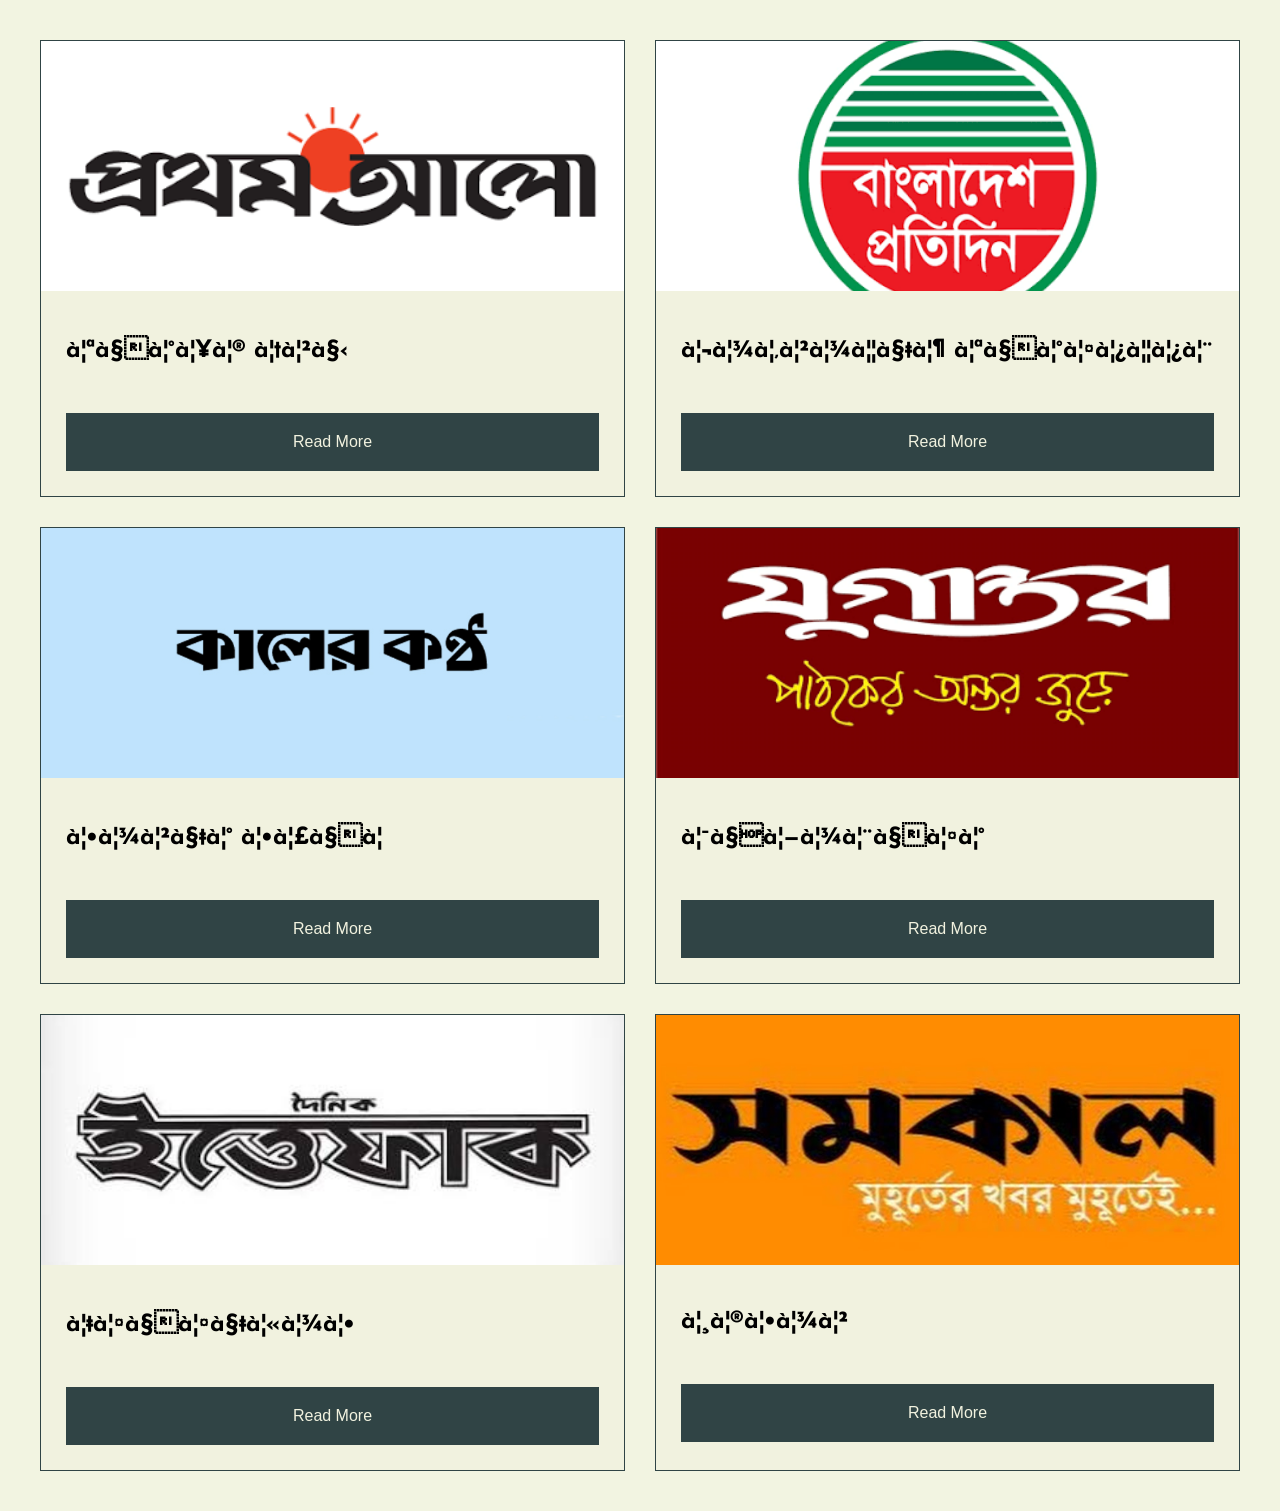
==== bangla.html @ 8ca44451 "other sections" ====
<!DOCTYPE html>
<html lang="en">

<head>
    <meta charset="" UTF-8">
    <meta name="viewport" content="width=device-width,initial-scale=1.0">
    <link rel="stylesheet" href="./page2.css">
</head>

<body>
    <div class="newspaper-grid">
        <div class="newspaper-card">
            <div class="newspaper-image">
                <img src="./assets/prothom.png" alt="Newspaper">
            </div>
            <div class="newspaper-info">
                <h2>প্রথম আলো</h2>
                <button onclick="window.open('https://www.prothomalo.com/', '_blank')">Read More</button>
            </div>
        </div>
        <div class="newspaper-card">
            <div class="newspaper-image">
                <img src="./assets/protidin.png" alt="Newspaper">
            </div>
            <div class="newspaper-info">
                <h2>বাংলাদেশ প্রতিদিন</h2>
                <button onclick="window.location.href='https://www.bd-pratidin.com/'">Read More</button>
            </div>
        </div>
        <div class="newspaper-card">
            <div class="newspaper-image">
                <img src="./assets/kantho.webp" alt="Newspaper">
            </div>
            <div class="newspaper-info">
                <h2>কালের কণ্ঠ</h2>

                <button onclick="window.open('https://www.kalerkantho.com/', '_blank')">Read More</button>
            </div>
        </div>
        <div class="newspaper-card">
            <div class="newspaper-image">
                <img src="./assets/jugantor.png" alt="Newspaper">
            </div>
            <div class="newspaper-info">
                <h2>যুগান্তর</h2>

                <button onclick="window.open('https://www.jugantor.com/', '_blank')">Read More</button>
            </div>
        </div>
        <div class="newspaper-card">
            <div class="newspaper-image">
                <img src="./assets/ittefaq.jpg" alt="Newspaper">
            </div>
            <div class="newspaper-info">
                <h2>ইত্তেফাক</h2>

                <button onclick="window.open('https://www.ittefaq.com.bd/', '_blank')">Read More</button>
            </div>
        </div>
        <div class="newspaper-card">
            <div class="newspaper-image">
                <img src="./assets/somokal.jpg" alt="Newspaper">
            </div>
            <div class="newspaper-info">
                <h2>সমকাল</h2>

                <button onclick="window.open('https://www.samakal.com/', '_blank')">Read More</button>
            </div>
        </div>
</body>
---- page2.css ----
@font-face {
    font-family: 'Josefin Sans';
    src: url("./assets/JosefinSans-VariableFont_wght.ttf");
}

body {
    font-family: 'Josefin Sans', sans-serif;
    margin: 0;
    padding: 0;
}

body {
    margin: 0;
    background-color: #F2F4E1;
}

.newspaper-grid {
    display: grid;
    grid-template-columns: 1fr 1fr;
    gap: 30px;
    padding: 40px;
}

.newspaper-card {
    border: 1px solid #304445;
    background-color: #F1F2DF;
}

.newspaper-image {
    height: 250px;
    background-color: #4B4F5C;
    display: flex;
    justify-content: center;
    align-items: center;
}

.newspaper-image img {
    width: 100%;
    height: 100%;
    object-fit: cover;
}

.newspaper-info {
    padding: 25px;
}

.newspaper-info a {
    display: block;
    margin-top: 20px;
    padding: 10px;
    background-color: #304445;
    color: #F1F2DF;
    text-align: center;
    text-decoration: none;
}

.newspaper-info button {
    display: block;
    width: 100%;
    margin-top: 50px;
    padding: 20px;
    background-color: #304445;
    color: #F1F2DF;
    text-align: center;
    border: none;
    font-size: 16px;
}
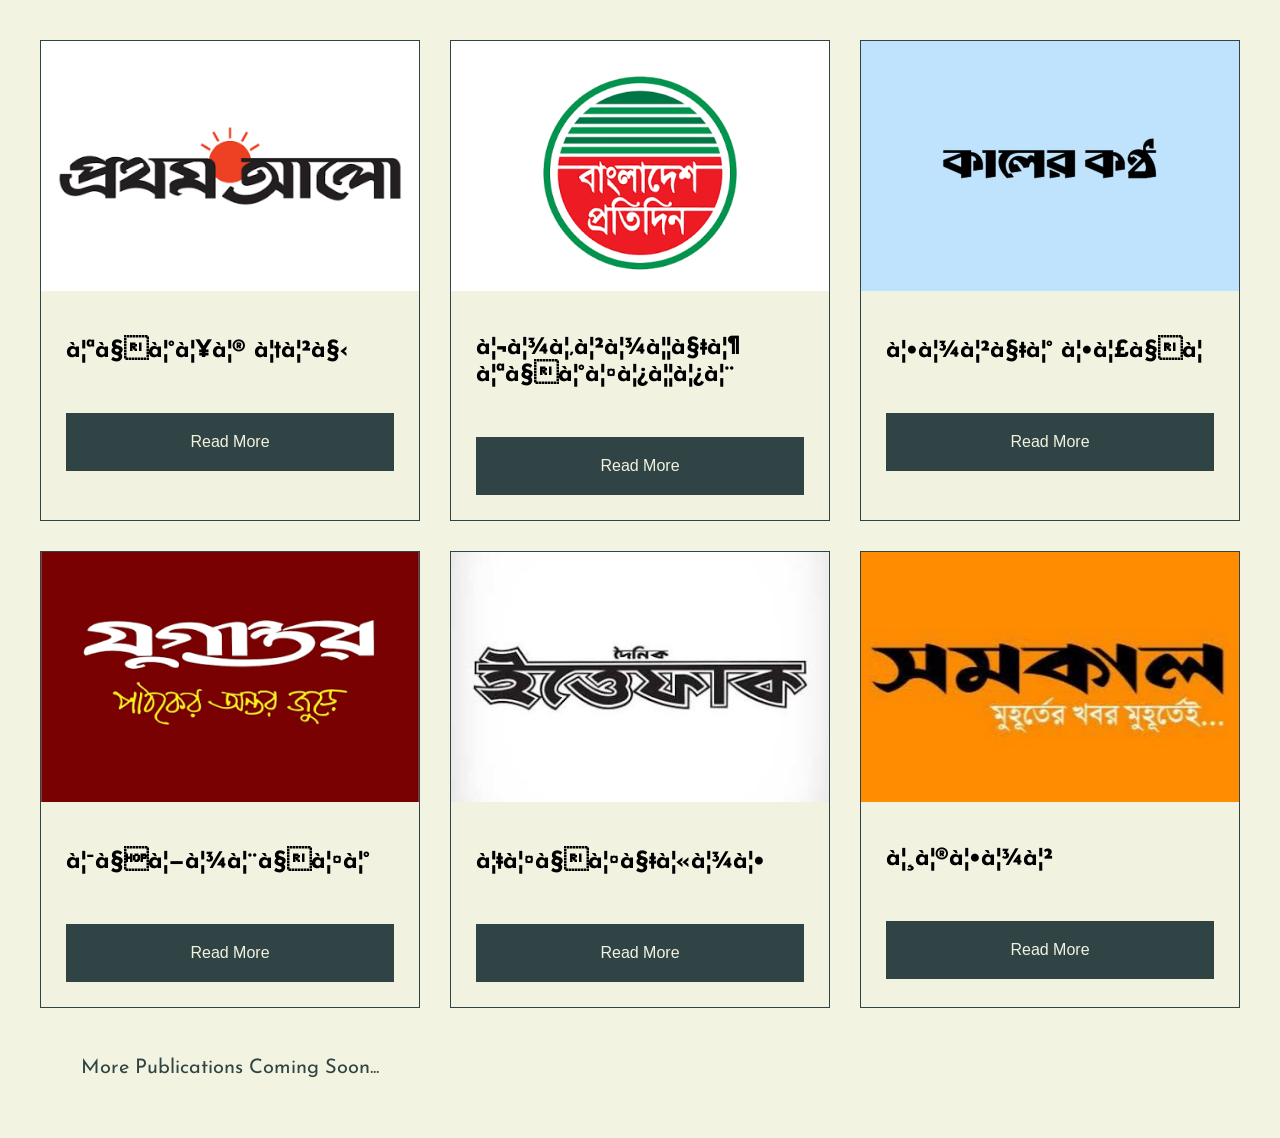
==== commit 02684a52: "final touch" ====
--- a/bangla.html
+++ b/bangla.html
@@ -67,4 +67,5 @@
                 <button onclick="window.open('https://www.samakal.com/', '_blank')">Read More</button>
             </div>
         </div>
+        <p class="ending">More Publications Coming Soon...</p>
 </body>
--- a/page2.css
+++ b/page2.css
@@ -16,12 +16,14 @@
 
 .newspaper-grid {
     display: grid;
-    grid-template-columns: 1fr 1fr;
+    grid-template-columns: repeat(3 ,1fr);
     gap: 30px;
     padding: 40px;
 }
 
 .newspaper-card {
+    width: 100%;
+    box-sizing: border-box;
     border: 1px solid #304445;
     background-color: #F1F2DF;
 }
@@ -64,4 +66,10 @@
     text-align: center;
     border: none;
     font-size: 16px;
+}
+.ending {
+    font-size:20px;
+    text-align : center;
+    font-weight :normal;
+    color : #304445;
 }
